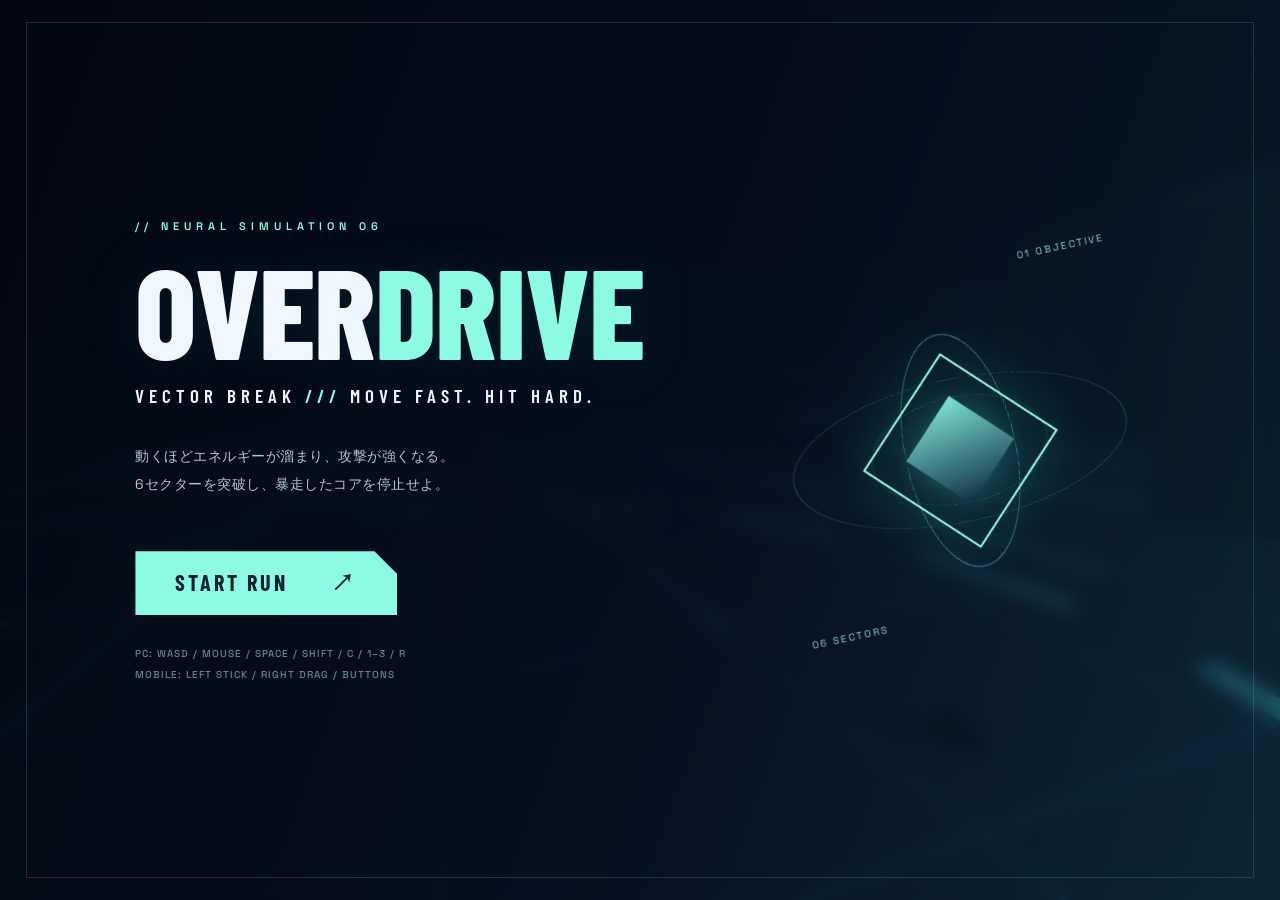
==== index-source.html @ 46fdcd87 "docs: publish source template, rebuild script and verified QA limitations" ====
<!DOCTYPE html>
<html lang="ja"><head><meta charset="utf-8"><meta name="viewport" content="width=device-width,initial-scale=1,maximum-scale=1,viewport-fit=cover,user-scalable=no"><meta name="theme-color" content="#080d1d"><meta name="description" content="OVERDRIVE: VECTOR BREAK — a neon kinetic roguelite FPS playable in your browser."><title>OVERDRIVE // VECTOR BREAK</title><link rel="stylesheet" href="style.css"></head><body>
<canvas id="world" aria-label="3D first-person game"></canvas><div id="grain"></div><div id="damageFlash"></div><div id="dashFlash"></div>
<div id="hud" class="hidden"><div class="hud-top"><div class="wordmark">OV<span>//</span><small>VECTOR BREAK</small></div><div class="sector"><small>SECTOR</small><strong id="waveNo">01 <em>/ 06</em></strong></div><div class="hud-right"><div class="score">SCORE <b id="score">000000</b></div><button id="pauseBtn" aria-label="Pause game">Ⅱ</button></div></div>
<div class="radar" id="radar"><div class="radar-cross"></div><span id="radarDots"></span><i></i></div><div id="announcement" class="announcement"></div><div id="crosshair" class="crosshair"><span></span><span></span><span></span><span></span><i></i></div><div id="hitmarker" class="hitmarker">✕</div><div id="floatingDamage"></div>
<div class="hud-bottom"><div class="vitals"><small>INTEGRITY <b id="hpNum">120</b></small><div class="meter hp"><div id="hpBar"></div></div><div class="shields"><span>SHIELD</span><div class="meter shield"><div id="shieldBar"></div></div></div></div><div class="energy"><small>KINETIC ENERGY <b id="energyNum">0%</b></small><div class="meter charge"><div id="energyBar"></div></div><div class="movement"><span id="dashStatus">DASH READY</span><span id="comboText">FLOW ×1.0</span></div></div><div class="ammo"><small id="weaponLabel">01 / PULSE EMITTER</small><strong id="ammoCount">28</strong><span id="reserveCount">/ ∞</span><div class="ammo-hint">TAP WEAPON TO SWITCH</div></div></div><div class="enemy-counter" id="enemyCount">5 THREATS</div></div>
<div id="touch" class="hidden"><div id="stickZone" class="stick-zone"><div class="stick-ring"><div id="stickKnob" class="stick-knob"></div></div></div><div id="lookZone" class="look-zone"></div><div class="touch-actions"><button id="mobileSwap" class="action small">SWAP</button><button id="mobileJump" class="action">JUMP</button><button id="mobileDash" class="action">DASH</button><button id="mobileSlide" class="action small">SLIDE</button><button id="mobileReload" class="action small">RELOAD</button><button id="mobileFire" class="action fire">FIRE</button></div></div>
<div id="overlay" class="overlay"><div class="menu-frame"><div class="eyebrow" id="eyebrow">// NEURAL SIMULATION 06</div><h1 id="menuTitle">OVER<span>DRIVE</span></h1><div class="subtitle" id="menuSubtitle">VECTOR BREAK <span>///</span> MOVE FAST. HIT HARD.</div><p class="menu-desc" id="menuDesc">動くほどエネルギーが溜まり、攻撃が強くなる。<br>6セクターを突破し、暴走したコアを停止せよ。</p><div id="choiceContainer"></div><div id="menuActions"><button id="mainBtn" class="primary">START RUN <span>↗</span></button><button id="secondaryBtn" class="secondary hidden">RESTART</button></div><div class="menu-foot" id="menuFoot"><span>PC: WASD / MOUSE / SPACE / SHIFT / C / 1–3 / R</span><span>MOBILE: LEFT STICK / RIGHT DRAG / BUTTONS</span></div></div><div class="menu-graphic"><div class="orbit o1"></div><div class="orbit o2"></div><div class="orbit o3"></div><div class="core"><div></div></div><span>06 SECTORS</span><span>01 OBJECTIVE</span></div></div>
<div id="toast" aria-live="polite"></div>
<script src="game.js" defer></script></body></html>
---- style.css ----
@import url('https://fonts.googleapis.com/css2?family=Barlow+Condensed:wght@400;500;600;700;800&family=Space+Grotesk:wght@400;500;600;700&display=swap');
:root{--ink:#060b18;--ice:#8dfbe3;--electric:#7de7ff;--coral:#ff807b;--muted:#93a8b9;--border:rgba(146,246,239,.25);--ui:'Space Grotesk',system-ui,sans-serif;--display:'Barlow Condensed',Impact,sans-serif}*{box-sizing:border-box}html,body{width:100%;height:100%;margin:0;overflow:hidden;background:var(--ink);color:#ebf5fb;font-family:var(--ui);touch-action:none;-webkit-user-select:none;user-select:none}button{font:inherit;cursor:pointer;-webkit-tap-highlight-color:transparent}button:focus-visible{outline:2px solid var(--ice);outline-offset:4px}.hidden{display:none!important}#world{width:100%;height:100%;display:block;position:fixed;inset:0;touch-action:none}#grain{pointer-events:none;position:fixed;inset:0;z-index:2;background:repeating-linear-gradient(0deg,transparent 0 3px,rgba(32,52,78,.028) 4px);opacity:.55}#damageFlash,#dashFlash{position:fixed;inset:0;pointer-events:none;z-index:4;opacity:0;transition:opacity .13s}#damageFlash{background:radial-gradient(ellipse at center,transparent 20%,rgba(255,59,92,.52) 100%)}#dashFlash{background:radial-gradient(ellipse at center,transparent 35%,rgba(64,247,222,.20) 100%)}#hud{position:fixed;inset:0;pointer-events:none;z-index:5}.hud-top{display:flex;align-items:flex-start;justify-content:space-between;position:absolute;top:max(22px,env(safe-area-inset-top));left:max(28px,env(safe-area-inset-left));right:max(28px,env(safe-area-inset-right));height:90px}.wordmark{font:800 48px/1 var(--display);letter-spacing:2px}.wordmark>span{color:var(--ice);padding:0 5px;font-weight:400}.wordmark>small{display:block;font:600 10px/1.5 var(--ui);letter-spacing:4px;color:var(--muted);margin-top:8px}.sector{display:flex;gap:14px;align-items:baseline}.sector small,.score{color:var(--muted);font-size:10px;letter-spacing:3px}.sector strong{font:600 34px/1 var(--display);letter-spacing:3px}.sector em{font-style:normal;color:var(--muted);font-size:18px}.hud-right{display:flex;align-items:center;gap:22px}.score b{font-size:15px;letter-spacing:2px;color:#fff;margin-left:8px}#pauseBtn{pointer-events:auto;border:1px solid var(--border);background:rgba(7,19,34,.65);color:#fff;width:50px;height:44px;font-size:22px}.radar{position:absolute;top:108px;left:36px;width:108px;height:108px;border:1px solid rgba(125,231,255,.3);border-radius:50%;background:rgba(4,18,37,.35);box-shadow:0 0 35px rgba(52,236,222,.04),inset 0 0 18px rgba(40,140,179,.08)}.radar:after{content:'';position:absolute;inset:10px;border:1px solid rgba(125,231,255,.23);border-radius:50%}.radar:before{content:'';position:absolute;top:50%;left:50%;height:4px;width:4px;background:var(--ice);transform:translate(-50%,-50%) rotate(45deg)}.radar-cross{position:absolute;inset:50%;width:1px;height:100%;transform:translateY(-50%);background:rgba(123,213,224,.10)}.radar i{position:absolute;top:50%;left:50%;border:4px solid transparent;border-bottom:8px solid var(--ice);transform:translate(-50%,-65%)}.dot{position:absolute;width:5px;height:5px;background:#ff817c;border-radius:50%;box-shadow:0 0 8px #ff817c}.announcement{position:absolute;left:50%;top:21%;transform:translateX(-50%);text-align:center;font:700 32px var(--display);letter-spacing:5px;color:#fff;text-shadow:0 0 22px rgba(117,251,229,.45);transition:opacity .3s;opacity:0;white-space:nowrap}.crosshair{position:absolute;left:50%;top:50%;width:32px;height:32px;transform:translate(-50%,-50%);filter:drop-shadow(0 1px 4px #001)}.crosshair span{position:absolute;background:#d7fff6}.crosshair span:nth-child(1),.crosshair span:nth-child(2){width:2px;height:9px;left:15px}.crosshair span:nth-child(1){top:0}.crosshair span:nth-child(2){bottom:0}.crosshair span:nth-child(3),.crosshair span:nth-child(4){width:9px;height:2px;top:15px}.crosshair span:nth-child(3){left:0}.crosshair span:nth-child(4){right:0}.crosshair i{position:absolute;inset:14px;background:var(--ice);border-radius:50%;opacity:.6}.hitmarker{position:absolute;left:50%;top:50%;transform:translate(-50%,-55%);font:800 44px var(--display);color:var(--coral);opacity:0;transition:opacity .06s}.hud-bottom{position:absolute;bottom:max(29px,calc(env(safe-area-inset-bottom) + 22px));left:max(28px,env(safe-area-inset-left));right:max(28px,env(safe-area-inset-right));display:flex;align-items:end;justify-content:space-between;gap:25px}.vitals{width:215px}.vitals small,.energy small,.ammo small{font-size:10px;letter-spacing:3px;color:#a4b8c7}.vitals small b{display:block;font:700 44px/1.1 var(--display);color:#fff;letter-spacing:0;margin:5px 0}.meter{height:6px;background:rgba(101,158,176,.22);overflow:hidden}.meter>div{height:100%;transition:width .13s}.meter.hp>div{background:var(--ice);width:100%;box-shadow:0 0 20px var(--ice)}.shields{display:flex;align-items:center;gap:14px;margin-top:9px;font-size:9px;letter-spacing:2px;color:var(--muted)}.shield{flex:1;height:3px}.shield>div{width:100%;background:#84bdff}.energy{flex:1;max-width:340px}.energy small{display:flex;justify-content:space-between;gap:20px}.energy small b{color:var(--ice)}.meter.charge{margin-top:13px;height:4px}.charge>div{width:0;background:linear-gradient(90deg,#4ef2c2,#a5ffee);box-shadow:0 0 15px var(--ice)}.movement{display:flex;justify-content:space-between;margin-top:13px;gap:9px;color:var(--ice);font-size:10px;letter-spacing:2px}.ammo{text-align:right;min-width:190px}.ammo strong{font:700 65px/.95 var(--display);letter-spacing:1px}.ammo>span{font:500 18px var(--display);color:var(--ice)}.ammo small{display:block;margin-bottom:2px}.ammo-hint{font-size:9px;letter-spacing:1.6px;color:var(--muted);margin-top:6px}.enemy-counter{position:absolute;right:40px;top:109px;font-size:11px;letter-spacing:3px;color:var(--coral)}#floatingDamage{position:absolute;inset:0;pointer-events:none}.floatd{position:absolute;font:800 25px var(--display);color:#fff;letter-spacing:1px;text-shadow:0 0 9px #66f7de;animation:floatd .6s forwards}@keyframes floatd{to{transform:translateY(-45px);opacity:0}}.overlay{position:fixed;inset:0;z-index:10;display:flex;align-items:center;justify-content:space-around;gap:5vw;padding:7vh 8vw;background:linear-gradient(110deg,rgba(3,8,19,.97) 5%,rgba(5,14,31,.94) 55%,rgba(8,33,48,.72));backdrop-filter:blur(9px);overflow:auto}.overlay:before{content:'';position:absolute;top:22px;left:26px;right:26px;bottom:22px;border:1px solid rgba(130,238,229,.16);pointer-events:none;clip-path:polygon(0 0,100% 0,100% 100%,0 100%)}.menu-frame{position:relative;z-index:1;max-width:680px;min-width:0}.eyebrow{font-size:11px;letter-spacing:5px;color:var(--ice);font-weight:600;margin-bottom:25px}.menu-frame h1{font:800 clamp(64px,10vw,138px)/.81 var(--display);letter-spacing:-1px;margin:0;color:#f1f7ff;text-shadow:0 0 70px rgba(73,204,208,.1)}.menu-frame h1 span{color:var(--ice)}.subtitle{font:600 clamp(13px,2vw,19px) var(--display);letter-spacing:5px;margin-top:23px}.subtitle span{color:var(--ice)}.menu-desc{margin:35px 0 30px;line-height:2.0;font-size:14px;color:#b4c4d2;letter-spacing:.5px}.primary,.secondary{border:0;font-family:var(--display);letter-spacing:3px;font-size:22px;font-weight:700;min-height:64px;padding:14px 40px;transition:transform .12s,background .12s}.primary{background:var(--ice);color:#07222d;clip-path:polygon(0 0,calc(100% - 23px) 0,100% 23px,100% 100%,0 100%)}.primary:hover,.primary:active{transform:translateY(-2px);background:#c7fff1}.primary span{margin-left:36px;font-size:23px}.secondary{background:transparent;color:#fff;border:1px solid var(--border);margin-left:10px}.menu-foot{display:flex;flex-direction:column;gap:8px;font:500 10px var(--ui);letter-spacing:1px;color:#678494;margin-top:32px}.menu-graphic{width:min(30vw,370px);height:min(30vw,370px);min-width:240px;min-height:240px;position:relative;display:flex;align-items:center;justify-content:center;filter:drop-shadow(0 0 50px rgba(60,231,228,.23));transform:rotate(-12deg)}.orbit{position:absolute;inset:4%;border:1px solid rgba(128,250,232,.25);border-radius:50%;transform:rotateX(65deg) rotate(-30deg)}.o2{inset:18%;border-color:rgba(127,231,255,.6);transform:rotateY(62deg) rotate(45deg)}.o3{inset:26%;border-style:dashed;transform:rotateX(53deg) rotate(80deg)}.core{width:38%;height:38%;border:2px solid #99ffdf;display:flex;align-items:center;justify-content:center;transform:rotate(45deg);box-shadow:0 0 55px rgba(79,255,223,.14),inset 0 0 35px rgba(79,255,223,.08)}.core>div{width:57%;height:57%;background:linear-gradient(125deg,rgba(140,248,234,.9),rgba(60,169,199,.12));box-shadow:0 0 40px rgba(69,240,216,.36)}.menu-graphic>span{position:absolute;font-size:10px;letter-spacing:2px;color:#95d1d0;left:0;bottom:5%}.menu-graphic>span:last-child{right:0;top:0;bottom:auto;left:auto}#choiceContainer{max-width:700px;display:grid;grid-template-columns:repeat(3,minmax(0,1fr));gap:12px;margin:16px 0 23px}.upgrade{border:1px solid rgba(113,244,218,.28);padding:19px 14px;background:rgba(17,48,60,.62);color:#f1fbff;text-align:left;min-height:165px;transition:background .1s,transform .1s}.upgrade:hover,.upgrade:active{background:rgba(33,84,85,.78);transform:translateY(-3px)}.upgrade>b{display:block;font:700 19px var(--display);letter-spacing:1px;margin:13px 0 9px}.upgrade>span{display:block;color:var(--ice);font:700 11px var(--ui);letter-spacing:2px}.upgrade>small{display:block;font:12px/1.6 var(--ui);color:#c3d5df}.upgrade>.rarity{font-size:24px;color:var(--coral)}#toast{position:fixed;z-index:13;top:19%;left:50%;transform:translateX(-50%);font:600 13px var(--ui);letter-spacing:1.5px;color:var(--ice);opacity:0;transition:opacity .2s;white-space:nowrap;pointer-events:none}
#touch{position:fixed;inset:0;z-index:6;pointer-events:none}.stick-zone,.look-zone{position:absolute;pointer-events:auto;touch-action:none}.stick-zone{left:0;top:27%;bottom:0;width:38%}.look-zone{top:16%;right:0;width:61%;height:64%}.stick-ring{position:absolute;width:132px;height:132px;left:36px;bottom:max(118px,calc(env(safe-area-inset-bottom) + 96px));border-radius:50%;border:1px solid rgba(138,248,231,.35);background:rgba(15,49,65,.15);display:grid;place-items:center}.stick-knob{width:62px;height:62px;border-radius:50%;border:1px solid rgba(155,251,240,.62);background:rgba(119,240,228,.15);box-shadow:0 0 15px rgba(120,251,236,.11)}.touch-actions{position:absolute;right:max(13px,env(safe-area-inset-right));bottom:max(102px,calc(env(safe-area-inset-bottom) + 87px));display:grid;grid-template-columns:repeat(4,62px);grid-template-rows:repeat(2,56px);gap:10px;pointer-events:none}.action{pointer-events:auto;background:rgba(11,31,49,.62);color:#fff;border:1px solid rgba(180,243,240,.48);border-radius:50%;font:700 12px var(--display);letter-spacing:1px;box-shadow:inset 0 0 25px rgba(46,177,197,.07);touch-action:none}.action.active{background:rgba(119,251,233,.45)}#mobileSwap{grid-column:1;grid-row:1}#mobileJump{grid-column:2;grid-row:1}#mobileDash{grid-column:3;grid-row:1}#mobileReload{grid-column:1;grid-row:2}#mobileSlide{grid-column:2;grid-row:2}#mobileFire{grid-column:3 / 5;grid-row:2;border-radius:36px;background:rgba(107,240,210,.24);border:2px solid rgba(141,251,227,.75);color:var(--ice);font-size:20px}
@media(max-width:800px){.overlay{padding:8vh 7vw;justify-content:flex-start}.menu-graphic{position:absolute;right:-26%;top:3%;opacity:.14;min-width:200px;min-height:200px}.menu-frame h1{font-size:clamp(61px,15vw,96px)}.eyebrow{margin-bottom:20px}.menu-desc{margin:27px 0}.hud-top{top:max(12px,env(safe-area-inset-top));left:18px;right:18px;height:50px}.wordmark{font-size:30px}.wordmark small{font-size:7px;letter-spacing:2px}.sector{gap:6px}.sector small{font-size:8px}.sector strong{font-size:22px}.sector em{font-size:11px}.hud-right{gap:9px}.score{font-size:8px;letter-spacing:1px}.score b{font-size:11px}#pauseBtn{width:40px;height:35px;font-size:18px}.radar{left:16px;top:80px;width:75px;height:75px}.enemy-counter{top:82px;right:22px;font-size:10px}.hud-bottom{left:18px;right:18px;bottom:max(17px,calc(env(safe-area-inset-bottom) + 9px));gap:12px}.vitals{width:125px}.vitals small,.energy small,.ammo small{font-size:8px;letter-spacing:1.5px}.vitals small b{font-size:31px}.energy{max-width:150px}.energy small b{display:none}.movement{font-size:8px;letter-spacing:.4px;display:block}.movement span:last-child{display:none}.ammo{min-width:90px}.ammo strong{font-size:43px}.ammo>span{font-size:12px}.ammo-hint{display:none}.touch-actions{grid-template-columns:repeat(4,54px);grid-template-rows:repeat(2,50px);gap:7px;right:12px;bottom:max(95px,calc(env(safe-area-inset-bottom) + 76px))}.stick-ring{width:115px;height:115px;left:22px;bottom:max(102px,calc(env(safe-area-inset-bottom) + 87px))}.stick-knob{width:56px;height:56px}.action{font-size:11px}.announcement{font-size:23px;top:20%}#choiceContainer{gap:7px}.upgrade{padding:12px 9px;min-height:170px}.upgrade b{font-size:15px}.upgrade small{font-size:10px}}
@media(max-width:650px) and (orientation:portrait){.menu-graphic{display:none}.overlay{padding:8vh 6vw}.menu-frame h1{font-size:16vw}.subtitle{letter-spacing:2px}.menu-foot{font-size:8px}.hud-top{align-items:flex-start}.sector{position:absolute;top:5px;left:46%;transform:translateX(-38%)}.score{display:none}.hud-bottom{bottom:calc(env(safe-area-inset-bottom) + 12px)}.energy{display:none}.touch-actions{right:5px;bottom:calc(env(safe-area-inset-bottom) + 110px);grid-template-columns:repeat(3,53px)}#mobileFire{grid-column:2/4;grid-row:3;min-height:53px}.stick-ring{left:17px;bottom:calc(env(safe-area-inset-bottom) + 152px)}.touch-actions{grid-template-rows:repeat(3,52px)}#mobileSwap{grid-column:1}#mobileJump{grid-column:2}#mobileDash{grid-column:3}#mobileReload{grid-column:1;grid-row:2}#mobileSlide{grid-column:2;grid-row:2}.action{min-height:52px}#choiceContainer{grid-template-columns:1fr;gap:7px}.upgrade{min-height:0;padding:9px 13px}.upgrade>b{margin:3px 0;font-size:17px}.upgrade>span{font-size:9px}.upgrade>.rarity{display:none}.upgrade>small{font-size:10px}.menu-desc{margin:20px 0;font-size:12px}.primary,.secondary{min-height:55px;padding:10px 22px;font-size:19px}.eyebrow{font-size:9px;letter-spacing:3px}}@media(max-height:500px){.menu-desc{margin:10px 0;font-size:11px;line-height:1.6}.menu-frame h1{font-size:clamp(52px,8vw,90px)}.eyebrow{margin-bottom:12px}.subtitle{margin-top:12px}.menu-foot{margin-top:16px}.primary{min-height:48px}.menu-graphic{min-width:200px;min-height:200px}.touch-actions{bottom:64px}.stick-ring{bottom:66px}.hud-bottom{bottom:8px}.vitals small b{font-size:28px}.ammo strong{font-size:38px}}
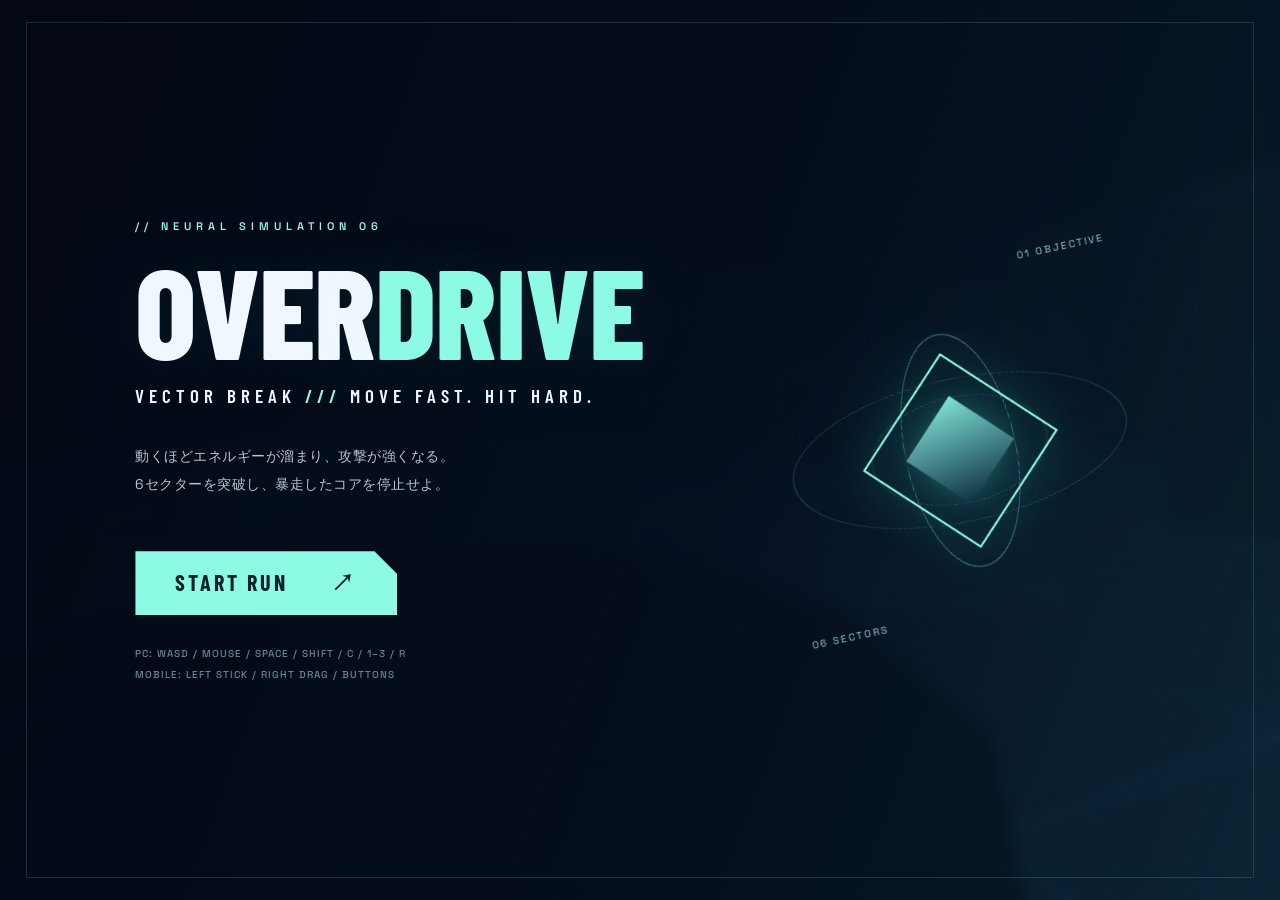
==== commit 90d2ca51: "Fix backward joystick movement and add mobile movement diagnostics (v1.2)" ====
--- a/index-source.html
+++ b/index-source.html
@@ -2,6 +2,8 @@
 <html lang="ja"><head><meta charset="utf-8"><meta name="viewport" content="width=device-width,initial-scale=1,maximum-scale=1,viewport-fit=cover,user-scalable=no"><meta name="theme-color" content="#080d1d"><meta name="description" content="OVERDRIVE: VECTOR BREAK — a neon kinetic roguelite FPS playable in your browser."><title>OVERDRIVE // VECTOR BREAK</title><link rel="stylesheet" href="style.css"></head><body>
 <canvas id="world" aria-label="3D first-person game"></canvas><div id="grain"></div><div id="damageFlash"></div><div id="dashFlash"></div>
 <div id="hud" class="hidden"><div class="hud-top"><div class="wordmark">OV<span>//</span><small>VECTOR BREAK</small></div><div class="sector"><small>SECTOR</small><strong id="waveNo">01 <em>/ 06</em></strong></div><div class="hud-right"><div class="score">SCORE <b id="score">000000</b></div><button id="pauseBtn" aria-label="Pause game">Ⅱ</button></div></div>
+<button id="diagToggle" class="diag-toggle" type="button" aria-pressed="true" aria-label="移動方向の診断表示を切り替え">MOVE DEBUG</button>
+<div id="diagPanel" class="diag-panel" aria-live="off"><b id="diagHeading">MOVE CHECK</b><span id="diagStick">STICK: NEUTRAL</span><span id="diagIntent">REQUEST: STOP</span><span id="diagActual">ACTUAL: STOP</span><span id="diagDash">DASH: OFF</span><span id="diagAngle">YAW: 0°</span></div>
 <div class="radar" id="radar"><div class="radar-cross"></div><span id="radarDots"></span><i></i></div><div id="announcement" class="announcement"></div><div id="crosshair" class="crosshair"><span></span><span></span><span></span><span></span><i></i></div><div id="hitmarker" class="hitmarker">✕</div><div id="floatingDamage"></div>
 <div class="hud-bottom"><div class="vitals"><small>INTEGRITY <b id="hpNum">120</b></small><div class="meter hp"><div id="hpBar"></div></div><div class="shields"><span>SHIELD</span><div class="meter shield"><div id="shieldBar"></div></div></div></div><div class="energy"><small>KINETIC ENERGY <b id="energyNum">0%</b></small><div class="meter charge"><div id="energyBar"></div></div><div class="movement"><span id="dashStatus">DASH READY</span><span id="comboText">FLOW ×1.0</span></div></div><div class="ammo"><small id="weaponLabel">01 / PULSE EMITTER</small><strong id="ammoCount">28</strong><span id="reserveCount">/ ∞</span><div class="ammo-hint">TAP WEAPON TO SWITCH</div></div></div><div class="enemy-counter" id="enemyCount">5 THREATS</div></div>
 <div id="touch" class="hidden"><div id="stickZone" class="stick-zone"><div class="stick-ring"><div id="stickKnob" class="stick-knob"></div></div></div><div id="lookZone" class="look-zone"></div><div class="touch-actions"><button id="mobileSwap" class="action small">SWAP</button><button id="mobileJump" class="action">JUMP</button><button id="mobileDash" class="action">DASH</button><button id="mobileSlide" class="action small">SLIDE</button><button id="mobileReload" class="action small">RELOAD</button><button id="mobileFire" class="action fire">FIRE</button></div></div>
--- a/style.css
+++ b/style.css
@@ -2,4 +2,11 @@
 :root{--ink:#060b18;--ice:#8dfbe3;--electric:#7de7ff;--coral:#ff807b;--muted:#93a8b9;--border:rgba(146,246,239,.25);--ui:'Space Grotesk',system-ui,sans-serif;--display:'Barlow Condensed',Impact,sans-serif}*{box-sizing:border-box}html,body{width:100%;height:100%;margin:0;overflow:hidden;background:var(--ink);color:#ebf5fb;font-family:var(--ui);touch-action:none;-webkit-user-select:none;user-select:none}button{font:inherit;cursor:pointer;-webkit-tap-highlight-color:transparent}button:focus-visible{outline:2px solid var(--ice);outline-offset:4px}.hidden{display:none!important}#world{width:100%;height:100%;display:block;position:fixed;inset:0;touch-action:none}#grain{pointer-events:none;position:fixed;inset:0;z-index:2;background:repeating-linear-gradient(0deg,transparent 0 3px,rgba(32,52,78,.028) 4px);opacity:.55}#damageFlash,#dashFlash{position:fixed;inset:0;pointer-events:none;z-index:4;opacity:0;transition:opacity .13s}#damageFlash{background:radial-gradient(ellipse at center,transparent 20%,rgba(255,59,92,.52) 100%)}#dashFlash{background:radial-gradient(ellipse at center,transparent 35%,rgba(64,247,222,.20) 100%)}#hud{position:fixed;inset:0;pointer-events:none;z-index:5}.hud-top{display:flex;align-items:flex-start;justify-content:space-between;position:absolute;top:max(22px,env(safe-area-inset-top));left:max(28px,env(safe-area-inset-left));right:max(28px,env(safe-area-inset-right));height:90px}.wordmark{font:800 48px/1 var(--display);letter-spacing:2px}.wordmark>span{color:var(--ice);padding:0 5px;font-weight:400}.wordmark>small{display:block;font:600 10px/1.5 var(--ui);letter-spacing:4px;color:var(--muted);margin-top:8px}.sector{display:flex;gap:14px;align-items:baseline}.sector small,.score{color:var(--muted);font-size:10px;letter-spacing:3px}.sector strong{font:600 34px/1 var(--display);letter-spacing:3px}.sector em{font-style:normal;color:var(--muted);font-size:18px}.hud-right{display:flex;align-items:center;gap:22px}.score b{font-size:15px;letter-spacing:2px;color:#fff;margin-left:8px}#pauseBtn{pointer-events:auto;border:1px solid var(--border);background:rgba(7,19,34,.65);color:#fff;width:50px;height:44px;font-size:22px}.radar{position:absolute;top:108px;left:36px;width:108px;height:108px;border:1px solid rgba(125,231,255,.3);border-radius:50%;background:rgba(4,18,37,.35);box-shadow:0 0 35px rgba(52,236,222,.04),inset 0 0 18px rgba(40,140,179,.08)}.radar:after{content:'';position:absolute;inset:10px;border:1px solid rgba(125,231,255,.23);border-radius:50%}.radar:before{content:'';position:absolute;top:50%;left:50%;height:4px;width:4px;background:var(--ice);transform:translate(-50%,-50%) rotate(45deg)}.radar-cross{position:absolute;inset:50%;width:1px;height:100%;transform:translateY(-50%);background:rgba(123,213,224,.10)}.radar i{position:absolute;top:50%;left:50%;border:4px solid transparent;border-bottom:8px solid var(--ice);transform:translate(-50%,-65%)}.dot{position:absolute;width:5px;height:5px;background:#ff817c;border-radius:50%;box-shadow:0 0 8px #ff817c}.announcement{position:absolute;left:50%;top:21%;transform:translateX(-50%);text-align:center;font:700 32px var(--display);letter-spacing:5px;color:#fff;text-shadow:0 0 22px rgba(117,251,229,.45);transition:opacity .3s;opacity:0;white-space:nowrap}.crosshair{position:absolute;left:50%;top:50%;width:32px;height:32px;transform:translate(-50%,-50%);filter:drop-shadow(0 1px 4px #001)}.crosshair span{position:absolute;background:#d7fff6}.crosshair span:nth-child(1),.crosshair span:nth-child(2){width:2px;height:9px;left:15px}.crosshair span:nth-child(1){top:0}.crosshair span:nth-child(2){bottom:0}.crosshair span:nth-child(3),.crosshair span:nth-child(4){width:9px;height:2px;top:15px}.crosshair span:nth-child(3){left:0}.crosshair span:nth-child(4){right:0}.crosshair i{position:absolute;inset:14px;background:var(--ice);border-radius:50%;opacity:.6}.hitmarker{position:absolute;left:50%;top:50%;transform:translate(-50%,-55%);font:800 44px var(--display);color:var(--coral);opacity:0;transition:opacity .06s}.hud-bottom{position:absolute;bottom:max(29px,calc(env(safe-area-inset-bottom) + 22px));left:max(28px,env(safe-area-inset-left));right:max(28px,env(safe-area-inset-right));display:flex;align-items:end;justify-content:space-between;gap:25px}.vitals{width:215px}.vitals small,.energy small,.ammo small{font-size:10px;letter-spacing:3px;color:#a4b8c7}.vitals small b{display:block;font:700 44px/1.1 var(--display);color:#fff;letter-spacing:0;margin:5px 0}.meter{height:6px;background:rgba(101,158,176,.22);overflow:hidden}.meter>div{height:100%;transition:width .13s}.meter.hp>div{background:var(--ice);width:100%;box-shadow:0 0 20px var(--ice)}.shields{display:flex;align-items:center;gap:14px;margin-top:9px;font-size:9px;letter-spacing:2px;color:var(--muted)}.shield{flex:1;height:3px}.shield>div{width:100%;background:#84bdff}.energy{flex:1;max-width:340px}.energy small{display:flex;justify-content:space-between;gap:20px}.energy small b{color:var(--ice)}.meter.charge{margin-top:13px;height:4px}.charge>div{width:0;background:linear-gradient(90deg,#4ef2c2,#a5ffee);box-shadow:0 0 15px var(--ice)}.movement{display:flex;justify-content:space-between;margin-top:13px;gap:9px;color:var(--ice);font-size:10px;letter-spacing:2px}.ammo{text-align:right;min-width:190px}.ammo strong{font:700 65px/.95 var(--display);letter-spacing:1px}.ammo>span{font:500 18px var(--display);color:var(--ice)}.ammo small{display:block;margin-bottom:2px}.ammo-hint{font-size:9px;letter-spacing:1.6px;color:var(--muted);margin-top:6px}.enemy-counter{position:absolute;right:40px;top:109px;font-size:11px;letter-spacing:3px;color:var(--coral)}#floatingDamage{position:absolute;inset:0;pointer-events:none}.floatd{position:absolute;font:800 25px var(--display);color:#fff;letter-spacing:1px;text-shadow:0 0 9px #66f7de;animation:floatd .6s forwards}@keyframes floatd{to{transform:translateY(-45px);opacity:0}}.overlay{position:fixed;inset:0;z-index:10;display:flex;align-items:center;justify-content:space-around;gap:5vw;padding:7vh 8vw;background:linear-gradient(110deg,rgba(3,8,19,.97) 5%,rgba(5,14,31,.94) 55%,rgba(8,33,48,.72));backdrop-filter:blur(9px);overflow:auto}.overlay:before{content:'';position:absolute;top:22px;left:26px;right:26px;bottom:22px;border:1px solid rgba(130,238,229,.16);pointer-events:none;clip-path:polygon(0 0,100% 0,100% 100%,0 100%)}.menu-frame{position:relative;z-index:1;max-width:680px;min-width:0}.eyebrow{font-size:11px;letter-spacing:5px;color:var(--ice);font-weight:600;margin-bottom:25px}.menu-frame h1{font:800 clamp(64px,10vw,138px)/.81 var(--display);letter-spacing:-1px;margin:0;color:#f1f7ff;text-shadow:0 0 70px rgba(73,204,208,.1)}.menu-frame h1 span{color:var(--ice)}.subtitle{font:600 clamp(13px,2vw,19px) var(--display);letter-spacing:5px;margin-top:23px}.subtitle span{color:var(--ice)}.menu-desc{margin:35px 0 30px;line-height:2.0;font-size:14px;color:#b4c4d2;letter-spacing:.5px}.primary,.secondary{border:0;font-family:var(--display);letter-spacing:3px;font-size:22px;font-weight:700;min-height:64px;padding:14px 40px;transition:transform .12s,background .12s}.primary{background:var(--ice);color:#07222d;clip-path:polygon(0 0,calc(100% - 23px) 0,100% 23px,100% 100%,0 100%)}.primary:hover,.primary:active{transform:translateY(-2px);background:#c7fff1}.primary span{margin-left:36px;font-size:23px}.secondary{background:transparent;color:#fff;border:1px solid var(--border);margin-left:10px}.menu-foot{display:flex;flex-direction:column;gap:8px;font:500 10px var(--ui);letter-spacing:1px;color:#678494;margin-top:32px}.menu-graphic{width:min(30vw,370px);height:min(30vw,370px);min-width:240px;min-height:240px;position:relative;display:flex;align-items:center;justify-content:center;filter:drop-shadow(0 0 50px rgba(60,231,228,.23));transform:rotate(-12deg)}.orbit{position:absolute;inset:4%;border:1px solid rgba(128,250,232,.25);border-radius:50%;transform:rotateX(65deg) rotate(-30deg)}.o2{inset:18%;border-color:rgba(127,231,255,.6);transform:rotateY(62deg) rotate(45deg)}.o3{inset:26%;border-style:dashed;transform:rotateX(53deg) rotate(80deg)}.core{width:38%;height:38%;border:2px solid #99ffdf;display:flex;align-items:center;justify-content:center;transform:rotate(45deg);box-shadow:0 0 55px rgba(79,255,223,.14),inset 0 0 35px rgba(79,255,223,.08)}.core>div{width:57%;height:57%;background:linear-gradient(125deg,rgba(140,248,234,.9),rgba(60,169,199,.12));box-shadow:0 0 40px rgba(69,240,216,.36)}.menu-graphic>span{position:absolute;font-size:10px;letter-spacing:2px;color:#95d1d0;left:0;bottom:5%}.menu-graphic>span:last-child{right:0;top:0;bottom:auto;left:auto}#choiceContainer{max-width:700px;display:grid;grid-template-columns:repeat(3,minmax(0,1fr));gap:12px;margin:16px 0 23px}.upgrade{border:1px solid rgba(113,244,218,.28);padding:19px 14px;background:rgba(17,48,60,.62);color:#f1fbff;text-align:left;min-height:165px;transition:background .1s,transform .1s}.upgrade:hover,.upgrade:active{background:rgba(33,84,85,.78);transform:translateY(-3px)}.upgrade>b{display:block;font:700 19px var(--display);letter-spacing:1px;margin:13px 0 9px}.upgrade>span{display:block;color:var(--ice);font:700 11px var(--ui);letter-spacing:2px}.upgrade>small{display:block;font:12px/1.6 var(--ui);color:#c3d5df}.upgrade>.rarity{font-size:24px;color:var(--coral)}#toast{position:fixed;z-index:13;top:19%;left:50%;transform:translateX(-50%);font:600 13px var(--ui);letter-spacing:1.5px;color:var(--ice);opacity:0;transition:opacity .2s;white-space:nowrap;pointer-events:none}
 #touch{position:fixed;inset:0;z-index:6;pointer-events:none}.stick-zone,.look-zone{position:absolute;pointer-events:auto;touch-action:none}.stick-zone{left:0;top:27%;bottom:0;width:38%}.look-zone{top:16%;right:0;width:61%;height:64%}.stick-ring{position:absolute;width:132px;height:132px;left:36px;bottom:max(118px,calc(env(safe-area-inset-bottom) + 96px));border-radius:50%;border:1px solid rgba(138,248,231,.35);background:rgba(15,49,65,.15);display:grid;place-items:center}.stick-knob{width:62px;height:62px;border-radius:50%;border:1px solid rgba(155,251,240,.62);background:rgba(119,240,228,.15);box-shadow:0 0 15px rgba(120,251,236,.11)}.touch-actions{position:absolute;right:max(13px,env(safe-area-inset-right));bottom:max(102px,calc(env(safe-area-inset-bottom) + 87px));display:grid;grid-template-columns:repeat(4,62px);grid-template-rows:repeat(2,56px);gap:10px;pointer-events:none}.action{pointer-events:auto;background:rgba(11,31,49,.62);color:#fff;border:1px solid rgba(180,243,240,.48);border-radius:50%;font:700 12px var(--display);letter-spacing:1px;box-shadow:inset 0 0 25px rgba(46,177,197,.07);touch-action:none}.action.active{background:rgba(119,251,233,.45)}#mobileSwap{grid-column:1;grid-row:1}#mobileJump{grid-column:2;grid-row:1}#mobileDash{grid-column:3;grid-row:1}#mobileReload{grid-column:1;grid-row:2}#mobileSlide{grid-column:2;grid-row:2}#mobileFire{grid-column:3 / 5;grid-row:2;border-radius:36px;background:rgba(107,240,210,.24);border:2px solid rgba(141,251,227,.75);color:var(--ice);font-size:20px}
 @media(max-width:800px){.overlay{padding:8vh 7vw;justify-content:flex-start}.menu-graphic{position:absolute;right:-26%;top:3%;opacity:.14;min-width:200px;min-height:200px}.menu-frame h1{font-size:clamp(61px,15vw,96px)}.eyebrow{margin-bottom:20px}.menu-desc{margin:27px 0}.hud-top{top:max(12px,env(safe-area-inset-top));left:18px;right:18px;height:50px}.wordmark{font-size:30px}.wordmark small{font-size:7px;letter-spacing:2px}.sector{gap:6px}.sector small{font-size:8px}.sector strong{font-size:22px}.sector em{font-size:11px}.hud-right{gap:9px}.score{font-size:8px;letter-spacing:1px}.score b{font-size:11px}#pauseBtn{width:40px;height:35px;font-size:18px}.radar{left:16px;top:80px;width:75px;height:75px}.enemy-counter{top:82px;right:22px;font-size:10px}.hud-bottom{left:18px;right:18px;bottom:max(17px,calc(env(safe-area-inset-bottom) + 9px));gap:12px}.vitals{width:125px}.vitals small,.energy small,.ammo small{font-size:8px;letter-spacing:1.5px}.vitals small b{font-size:31px}.energy{max-width:150px}.energy small b{display:none}.movement{font-size:8px;letter-spacing:.4px;display:block}.movement span:last-child{display:none}.ammo{min-width:90px}.ammo strong{font-size:43px}.ammo>span{font-size:12px}.ammo-hint{display:none}.touch-actions{grid-template-columns:repeat(4,54px);grid-template-rows:repeat(2,50px);gap:7px;right:12px;bottom:max(95px,calc(env(safe-area-inset-bottom) + 76px))}.stick-ring{width:115px;height:115px;left:22px;bottom:max(102px,calc(env(safe-area-inset-bottom) + 87px))}.stick-knob{width:56px;height:56px}.action{font-size:11px}.announcement{font-size:23px;top:20%}#choiceContainer{gap:7px}.upgrade{padding:12px 9px;min-height:170px}.upgrade b{font-size:15px}.upgrade small{font-size:10px}}
-@media(max-width:650px) and (orientation:portrait){.menu-graphic{display:none}.overlay{padding:8vh 6vw}.menu-frame h1{font-size:16vw}.subtitle{letter-spacing:2px}.menu-foot{font-size:8px}.hud-top{align-items:flex-start}.sector{position:absolute;top:5px;left:46%;transform:translateX(-38%)}.score{display:none}.hud-bottom{bottom:calc(env(safe-area-inset-bottom) + 12px)}.energy{display:none}.touch-actions{right:5px;bottom:calc(env(safe-area-inset-bottom) + 110px);grid-template-columns:repeat(3,53px)}#mobileFire{grid-column:2/4;grid-row:3;min-height:53px}.stick-ring{left:17px;bottom:calc(env(safe-area-inset-bottom) + 152px)}.touch-actions{grid-template-rows:repeat(3,52px)}#mobileSwap{grid-column:1}#mobileJump{grid-column:2}#mobileDash{grid-column:3}#mobileReload{grid-column:1;grid-row:2}#mobileSlide{grid-column:2;grid-row:2}.action{min-height:52px}#choiceContainer{grid-template-columns:1fr;gap:7px}.upgrade{min-height:0;padding:9px 13px}.upgrade>b{margin:3px 0;font-size:17px}.upgrade>span{font-size:9px}.upgrade>.rarity{display:none}.upgrade>small{font-size:10px}.menu-desc{margin:20px 0;font-size:12px}.primary,.secondary{min-height:55px;padding:10px 22px;font-size:19px}.eyebrow{font-size:9px;letter-spacing:3px}}@media(max-height:500px){.menu-desc{margin:10px 0;font-size:11px;line-height:1.6}.menu-frame h1{font-size:clamp(52px,8vw,90px)}.eyebrow{margin-bottom:12px}.subtitle{margin-top:12px}.menu-foot{margin-top:16px}.primary{min-height:48px}.menu-graphic{min-width:200px;min-height:200px}.touch-actions{bottom:64px}.stick-ring{bottom:66px}.hud-bottom{bottom:8px}.vitals small b{font-size:28px}.ammo strong{font-size:38px}}+@media(max-width:650px) and (orientation:portrait){.menu-graphic{display:none}.overlay{padding:8vh 6vw}.menu-frame h1{font-size:16vw}.subtitle{letter-spacing:2px}.menu-foot{font-size:8px}.hud-top{align-items:flex-start}.sector{position:absolute;top:5px;left:46%;transform:translateX(-38%)}.score{display:none}.hud-bottom{bottom:calc(env(safe-area-inset-bottom) + 12px)}.energy{display:none}.touch-actions{right:5px;bottom:calc(env(safe-area-inset-bottom) + 110px);grid-template-columns:repeat(3,53px)}#mobileFire{grid-column:2/4;grid-row:3;min-height:53px}.stick-ring{left:17px;bottom:calc(env(safe-area-inset-bottom) + 152px)}.touch-actions{grid-template-rows:repeat(3,52px)}#mobileSwap{grid-column:1}#mobileJump{grid-column:2}#mobileDash{grid-column:3}#mobileReload{grid-column:1;grid-row:2}#mobileSlide{grid-column:2;grid-row:2}.action{min-height:52px}#choiceContainer{grid-template-columns:1fr;gap:7px}.upgrade{min-height:0;padding:9px 13px}.upgrade>b{margin:3px 0;font-size:17px}.upgrade>span{font-size:9px}.upgrade>.rarity{display:none}.upgrade>small{font-size:10px}.menu-desc{margin:20px 0;font-size:12px}.primary,.secondary{min-height:55px;padding:10px 22px;font-size:19px}.eyebrow{font-size:9px;letter-spacing:3px}}@media(max-height:500px){.menu-desc{margin:10px 0;font-size:11px;line-height:1.6}.menu-frame h1{font-size:clamp(52px,8vw,90px)}.eyebrow{margin-bottom:12px}.subtitle{margin-top:12px}.menu-foot{margin-top:16px}.primary{min-height:48px}.menu-graphic{min-width:200px;min-height:200px}.touch-actions{bottom:100px}.stick-ring{bottom:97px}.hud-bottom{bottom:8px}.vitals small b{font-size:28px}.ammo strong{font-size:38px}}
+/* Optional mobile-friendly movement diagnostics. Deliberately away from the center reticle. */
+.diag-toggle{position:absolute;z-index:1;left:168px;top:88px;pointer-events:auto;color:#b5f9e4;background:rgba(4,18,30,.76);border:1px solid rgba(133,251,220,.45);border-radius:5px;font:700 10px/1 system-ui,sans-serif;letter-spacing:1.1px;min-height:28px;padding:5px 9px;touch-action:manipulation}
+.diag-toggle[aria-pressed="false"]{color:#8b9da7;border-color:rgba(120,145,160,.3)}
+.diag-panel{position:absolute;top:121px;left:168px;min-width:178px;max-width:245px;padding:9px 11px;background:rgba(1,13,24,.81);border:1px solid rgba(133,251,220,.4);border-left:3px solid #8dfbe3;border-radius:6px;pointer-events:none;color:#f6fffb;font:600 11px/1.5 ui-monospace,Consolas,monospace;letter-spacing:.2px;text-shadow:0 1px 3px #000}
+.diag-panel b{display:block;color:#8dfbe3;font-size:10px;letter-spacing:1px;margin-bottom:3px}.diag-panel span{display:block;white-space:nowrap}.diag-panel.is-mismatch{border-left-color:#ff7979;background:rgba(60,14,20,.88)}.diag-panel.is-mismatch b{color:#ff9292}.diag-panel.is-hidden{display:none}
+@media(max-width:900px){.diag-toggle{top:73px;left:166px;min-height:25px;font-size:9px;padding:4px 7px}.diag-panel{top:104px;left:166px;min-width:150px;padding:7px 8px;font-size:10px;line-height:1.35}}
+@media(max-width:650px) and (orientation:portrait){.diag-toggle{top:103px;left:98px}.diag-panel{top:135px;left:98px;max-width:192px}}
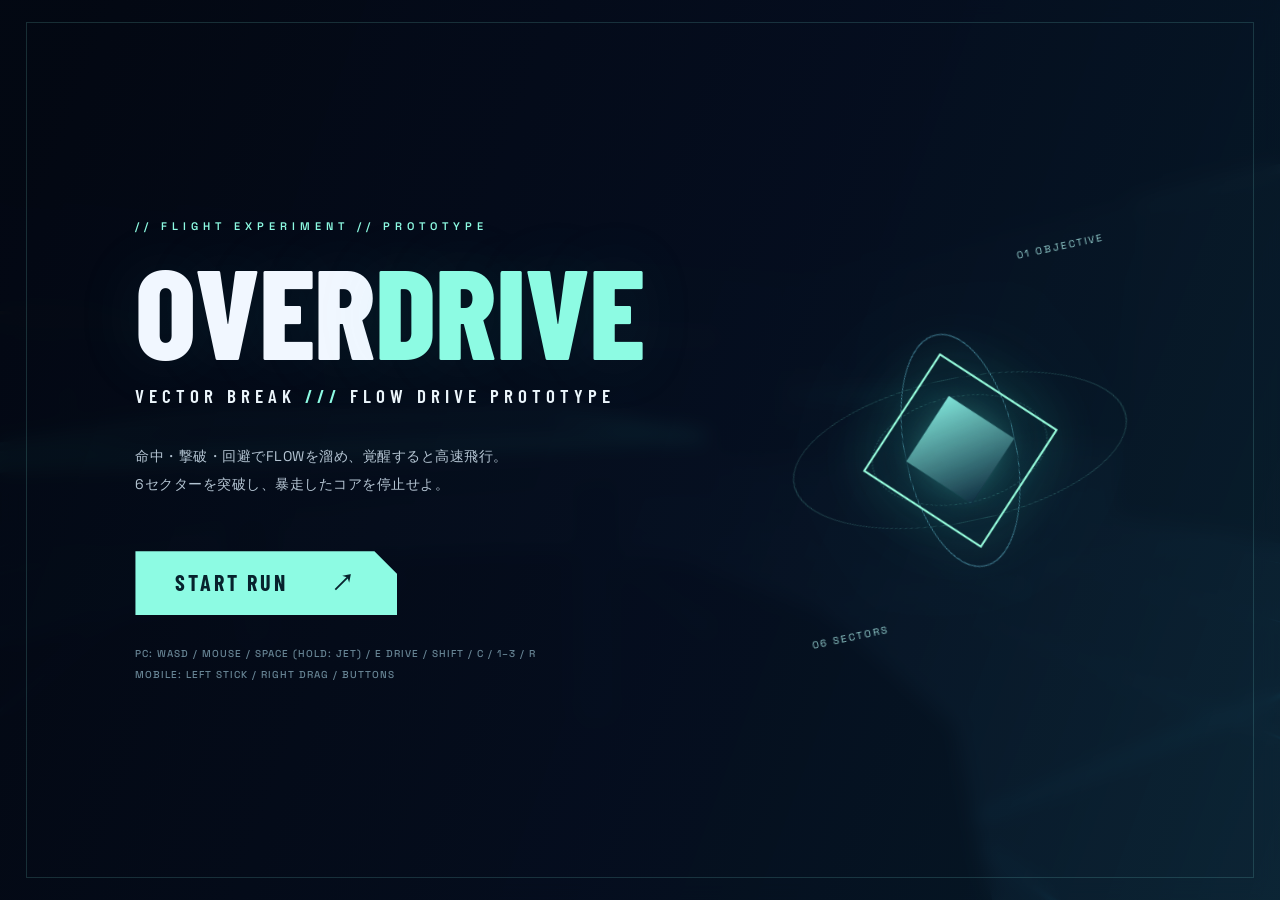
==== commit e6d54fa6: "Publish OVERDRIVE FLOW DRIVE v2.0-alpha1 (3D arena, jetpack, awakening)" ====
--- a/index-source.html
+++ b/index-source.html
@@ -2,11 +2,11 @@
 <html lang="ja"><head><meta charset="utf-8"><meta name="viewport" content="width=device-width,initial-scale=1,maximum-scale=1,viewport-fit=cover,user-scalable=no"><meta name="theme-color" content="#080d1d"><meta name="description" content="OVERDRIVE: VECTOR BREAK — a neon kinetic roguelite FPS playable in your browser."><title>OVERDRIVE // VECTOR BREAK</title><link rel="stylesheet" href="style.css"></head><body>
 <canvas id="world" aria-label="3D first-person game"></canvas><div id="grain"></div><div id="damageFlash"></div><div id="dashFlash"></div>
 <div id="hud" class="hidden"><div class="hud-top"><div class="wordmark">OV<span>//</span><small>VECTOR BREAK</small></div><div class="sector"><small>SECTOR</small><strong id="waveNo">01 <em>/ 06</em></strong></div><div class="hud-right"><div class="score">SCORE <b id="score">000000</b></div><button id="pauseBtn" aria-label="Pause game">Ⅱ</button></div></div>
-<button id="diagToggle" class="diag-toggle" type="button" aria-pressed="true" aria-label="移動方向の診断表示を切り替え">MOVE DEBUG</button>
-<div id="diagPanel" class="diag-panel" aria-live="off"><b id="diagHeading">MOVE CHECK</b><span id="diagStick">STICK: NEUTRAL</span><span id="diagIntent">REQUEST: STOP</span><span id="diagActual">ACTUAL: STOP</span><span id="diagDash">DASH: OFF</span><span id="diagAngle">YAW: 0°</span></div>
+<button id="diagToggle" class="diag-toggle" type="button" aria-pressed="false" aria-label="移動方向の診断表示を切り替え">MOVE DEBUG</button>
+<div id="diagPanel" class="diag-panel is-hidden" aria-live="off"><b id="diagHeading">MOVE CHECK</b><span id="diagStick">STICK: NEUTRAL</span><span id="diagIntent">REQUEST: STOP</span><span id="diagActual">ACTUAL: STOP</span><span id="diagDash">DASH: OFF</span><span id="diagAngle">YAW: 0°</span></div>
 <div class="radar" id="radar"><div class="radar-cross"></div><span id="radarDots"></span><i></i></div><div id="announcement" class="announcement"></div><div id="crosshair" class="crosshair"><span></span><span></span><span></span><span></span><i></i></div><div id="hitmarker" class="hitmarker">✕</div><div id="floatingDamage"></div>
-<div class="hud-bottom"><div class="vitals"><small>INTEGRITY <b id="hpNum">120</b></small><div class="meter hp"><div id="hpBar"></div></div><div class="shields"><span>SHIELD</span><div class="meter shield"><div id="shieldBar"></div></div></div></div><div class="energy"><small>KINETIC ENERGY <b id="energyNum">0%</b></small><div class="meter charge"><div id="energyBar"></div></div><div class="movement"><span id="dashStatus">DASH READY</span><span id="comboText">FLOW ×1.0</span></div></div><div class="ammo"><small id="weaponLabel">01 / PULSE EMITTER</small><strong id="ammoCount">28</strong><span id="reserveCount">/ ∞</span><div class="ammo-hint">TAP WEAPON TO SWITCH</div></div></div><div class="enemy-counter" id="enemyCount">5 THREATS</div></div>
-<div id="touch" class="hidden"><div id="stickZone" class="stick-zone"><div class="stick-ring"><div id="stickKnob" class="stick-knob"></div></div></div><div id="lookZone" class="look-zone"></div><div class="touch-actions"><button id="mobileSwap" class="action small">SWAP</button><button id="mobileJump" class="action">JUMP</button><button id="mobileDash" class="action">DASH</button><button id="mobileSlide" class="action small">SLIDE</button><button id="mobileReload" class="action small">RELOAD</button><button id="mobileFire" class="action fire">FIRE</button></div></div>
-<div id="overlay" class="overlay"><div class="menu-frame"><div class="eyebrow" id="eyebrow">// NEURAL SIMULATION 06</div><h1 id="menuTitle">OVER<span>DRIVE</span></h1><div class="subtitle" id="menuSubtitle">VECTOR BREAK <span>///</span> MOVE FAST. HIT HARD.</div><p class="menu-desc" id="menuDesc">動くほどエネルギーが溜まり、攻撃が強くなる。<br>6セクターを突破し、暴走したコアを停止せよ。</p><div id="choiceContainer"></div><div id="menuActions"><button id="mainBtn" class="primary">START RUN <span>↗</span></button><button id="secondaryBtn" class="secondary hidden">RESTART</button></div><div class="menu-foot" id="menuFoot"><span>PC: WASD / MOUSE / SPACE / SHIFT / C / 1–3 / R</span><span>MOBILE: LEFT STICK / RIGHT DRAG / BUTTONS</span></div></div><div class="menu-graphic"><div class="orbit o1"></div><div class="orbit o2"></div><div class="orbit o3"></div><div class="core"><div></div></div><span>06 SECTORS</span><span>01 OBJECTIVE</span></div></div>
+<div class="hud-bottom"><div class="vitals"><small>INTEGRITY <b id="hpNum">120</b></small><div class="meter hp"><div id="hpBar"></div></div><div class="shields"><span>SHIELD</span><div class="meter shield"><div id="shieldBar"></div></div></div></div><div class="energy"><small>FLOW CHARGE <b id="energyNum">0%</b></small><div class="meter charge"><div id="energyBar"></div></div><div class="movement"><span id="dashStatus">DASH READY</span><span id="comboText">COMBO ×1.0</span></div></div><div class="ammo"><small id="weaponLabel">01 / PULSE EMITTER</small><strong id="ammoCount">28</strong><span id="reserveCount">/ ∞</span><div class="ammo-hint">TAP WEAPON TO SWITCH</div></div></div><div class="enemy-counter" id="enemyCount">5 THREATS</div></div>
+<div id="touch" class="hidden"><div id="stickZone" class="stick-zone"><div class="stick-ring"><div id="stickKnob" class="stick-knob"></div></div></div><div id="lookZone" class="look-zone"></div><div class="touch-actions"><button id="mobileSwap" class="action small">SWAP</button><button id="mobileJump" class="action">JUMP</button><button id="mobileDash" class="action">DASH</button><button id="mobileSlide" class="action small">SLIDE</button><button id="mobileReload" class="action small">RELOAD</button><button id="mobileFire" class="action fire">FIRE</button><button id="mobileDrive" class="action drive hidden">DRIVE</button></div></div>
+<div id="overlay" class="overlay"><div class="menu-frame"><div class="eyebrow" id="eyebrow">// FLIGHT EXPERIMENT // PROTOTYPE</div><h1 id="menuTitle">OVER<span>DRIVE</span></h1><div class="subtitle" id="menuSubtitle">VECTOR BREAK <span>///</span> FLOW DRIVE PROTOTYPE</div><p class="menu-desc" id="menuDesc">命中・撃破・回避でFLOWを溜め、覚醒すると高速飛行。<br>6セクターを突破し、暴走したコアを停止せよ。</p><div id="choiceContainer"></div><div id="menuActions"><button id="mainBtn" class="primary">START RUN <span>↗</span></button><button id="secondaryBtn" class="secondary hidden">RESTART</button></div><div class="menu-foot" id="menuFoot"><span>PC: WASD / MOUSE / SPACE (HOLD: JET) / E DRIVE / SHIFT / C / 1–3 / R</span><span>MOBILE: LEFT STICK / RIGHT DRAG / BUTTONS</span></div></div><div class="menu-graphic"><div class="orbit o1"></div><div class="orbit o2"></div><div class="orbit o3"></div><div class="core"><div></div></div><span>06 SECTORS</span><span>01 OBJECTIVE</span></div></div>
 <div id="toast" aria-live="polite"></div>
-<script src="game.js" defer></script></body></html>+<script src="game.js" defer></script></body></html>
--- a/style.css
+++ b/style.css
@@ -3,6 +3,7 @@
 #touch{position:fixed;inset:0;z-index:6;pointer-events:none}.stick-zone,.look-zone{position:absolute;pointer-events:auto;touch-action:none}.stick-zone{left:0;top:27%;bottom:0;width:38%}.look-zone{top:16%;right:0;width:61%;height:64%}.stick-ring{position:absolute;width:132px;height:132px;left:36px;bottom:max(118px,calc(env(safe-area-inset-bottom) + 96px));border-radius:50%;border:1px solid rgba(138,248,231,.35);background:rgba(15,49,65,.15);display:grid;place-items:center}.stick-knob{width:62px;height:62px;border-radius:50%;border:1px solid rgba(155,251,240,.62);background:rgba(119,240,228,.15);box-shadow:0 0 15px rgba(120,251,236,.11)}.touch-actions{position:absolute;right:max(13px,env(safe-area-inset-right));bottom:max(102px,calc(env(safe-area-inset-bottom) + 87px));display:grid;grid-template-columns:repeat(4,62px);grid-template-rows:repeat(2,56px);gap:10px;pointer-events:none}.action{pointer-events:auto;background:rgba(11,31,49,.62);color:#fff;border:1px solid rgba(180,243,240,.48);border-radius:50%;font:700 12px var(--display);letter-spacing:1px;box-shadow:inset 0 0 25px rgba(46,177,197,.07);touch-action:none}.action.active{background:rgba(119,251,233,.45)}#mobileSwap{grid-column:1;grid-row:1}#mobileJump{grid-column:2;grid-row:1}#mobileDash{grid-column:3;grid-row:1}#mobileReload{grid-column:1;grid-row:2}#mobileSlide{grid-column:2;grid-row:2}#mobileFire{grid-column:3 / 5;grid-row:2;border-radius:36px;background:rgba(107,240,210,.24);border:2px solid rgba(141,251,227,.75);color:var(--ice);font-size:20px}
 @media(max-width:800px){.overlay{padding:8vh 7vw;justify-content:flex-start}.menu-graphic{position:absolute;right:-26%;top:3%;opacity:.14;min-width:200px;min-height:200px}.menu-frame h1{font-size:clamp(61px,15vw,96px)}.eyebrow{margin-bottom:20px}.menu-desc{margin:27px 0}.hud-top{top:max(12px,env(safe-area-inset-top));left:18px;right:18px;height:50px}.wordmark{font-size:30px}.wordmark small{font-size:7px;letter-spacing:2px}.sector{gap:6px}.sector small{font-size:8px}.sector strong{font-size:22px}.sector em{font-size:11px}.hud-right{gap:9px}.score{font-size:8px;letter-spacing:1px}.score b{font-size:11px}#pauseBtn{width:40px;height:35px;font-size:18px}.radar{left:16px;top:80px;width:75px;height:75px}.enemy-counter{top:82px;right:22px;font-size:10px}.hud-bottom{left:18px;right:18px;bottom:max(17px,calc(env(safe-area-inset-bottom) + 9px));gap:12px}.vitals{width:125px}.vitals small,.energy small,.ammo small{font-size:8px;letter-spacing:1.5px}.vitals small b{font-size:31px}.energy{max-width:150px}.energy small b{display:none}.movement{font-size:8px;letter-spacing:.4px;display:block}.movement span:last-child{display:none}.ammo{min-width:90px}.ammo strong{font-size:43px}.ammo>span{font-size:12px}.ammo-hint{display:none}.touch-actions{grid-template-columns:repeat(4,54px);grid-template-rows:repeat(2,50px);gap:7px;right:12px;bottom:max(95px,calc(env(safe-area-inset-bottom) + 76px))}.stick-ring{width:115px;height:115px;left:22px;bottom:max(102px,calc(env(safe-area-inset-bottom) + 87px))}.stick-knob{width:56px;height:56px}.action{font-size:11px}.announcement{font-size:23px;top:20%}#choiceContainer{gap:7px}.upgrade{padding:12px 9px;min-height:170px}.upgrade b{font-size:15px}.upgrade small{font-size:10px}}
 @media(max-width:650px) and (orientation:portrait){.menu-graphic{display:none}.overlay{padding:8vh 6vw}.menu-frame h1{font-size:16vw}.subtitle{letter-spacing:2px}.menu-foot{font-size:8px}.hud-top{align-items:flex-start}.sector{position:absolute;top:5px;left:46%;transform:translateX(-38%)}.score{display:none}.hud-bottom{bottom:calc(env(safe-area-inset-bottom) + 12px)}.energy{display:none}.touch-actions{right:5px;bottom:calc(env(safe-area-inset-bottom) + 110px);grid-template-columns:repeat(3,53px)}#mobileFire{grid-column:2/4;grid-row:3;min-height:53px}.stick-ring{left:17px;bottom:calc(env(safe-area-inset-bottom) + 152px)}.touch-actions{grid-template-rows:repeat(3,52px)}#mobileSwap{grid-column:1}#mobileJump{grid-column:2}#mobileDash{grid-column:3}#mobileReload{grid-column:1;grid-row:2}#mobileSlide{grid-column:2;grid-row:2}.action{min-height:52px}#choiceContainer{grid-template-columns:1fr;gap:7px}.upgrade{min-height:0;padding:9px 13px}.upgrade>b{margin:3px 0;font-size:17px}.upgrade>span{font-size:9px}.upgrade>.rarity{display:none}.upgrade>small{font-size:10px}.menu-desc{margin:20px 0;font-size:12px}.primary,.secondary{min-height:55px;padding:10px 22px;font-size:19px}.eyebrow{font-size:9px;letter-spacing:3px}}@media(max-height:500px){.menu-desc{margin:10px 0;font-size:11px;line-height:1.6}.menu-frame h1{font-size:clamp(52px,8vw,90px)}.eyebrow{margin-bottom:12px}.subtitle{margin-top:12px}.menu-foot{margin-top:16px}.primary{min-height:48px}.menu-graphic{min-width:200px;min-height:200px}.touch-actions{bottom:100px}.stick-ring{bottom:97px}.hud-bottom{bottom:8px}.vitals small b{font-size:28px}.ammo strong{font-size:38px}}
+
 /* Optional mobile-friendly movement diagnostics. Deliberately away from the center reticle. */
 .diag-toggle{position:absolute;z-index:1;left:168px;top:88px;pointer-events:auto;color:#b5f9e4;background:rgba(4,18,30,.76);border:1px solid rgba(133,251,220,.45);border-radius:5px;font:700 10px/1 system-ui,sans-serif;letter-spacing:1.1px;min-height:28px;padding:5px 9px;touch-action:manipulation}
 .diag-toggle[aria-pressed="false"]{color:#8b9da7;border-color:rgba(120,145,160,.3)}
@@ -10,3 +11,11 @@
 .diag-panel b{display:block;color:#8dfbe3;font-size:10px;letter-spacing:1px;margin-bottom:3px}.diag-panel span{display:block;white-space:nowrap}.diag-panel.is-mismatch{border-left-color:#ff7979;background:rgba(60,14,20,.88)}.diag-panel.is-mismatch b{color:#ff9292}.diag-panel.is-hidden{display:none}
 @media(max-width:900px){.diag-toggle{top:73px;left:166px;min-height:25px;font-size:9px;padding:4px 7px}.diag-panel{top:104px;left:166px;min-width:150px;padding:7px 8px;font-size:10px;line-height:1.35}}
 @media(max-width:650px) and (orientation:portrait){.diag-toggle{top:103px;left:98px}.diag-panel{top:135px;left:98px;max-width:192px}}
+
+/* FLOW DRIVE v2 prototype additions */
+#mobileDrive{background:linear-gradient(155deg,rgba(220,132,38,.91),rgba(125,55,15,.9));border:1px solid rgba(255,226,153,.86);color:#fff5de;font-weight:900;box-shadow:0 0 17px rgba(255,187,45,.28);letter-spacing:.7px}
+#mobileDrive.hidden{display:none!important}
+#energyBar.drive-active{background:linear-gradient(90deg,#ffb347,#fff1a7)!important;box-shadow:0 0 14px rgba(255,174,55,.6)}
+#mobileJump{touch-action:none}
+@media (max-width:900px) and (orientation:landscape){#mobileDrive{grid-column:4;grid-row:1}}
+@media (max-width:650px) and (orientation:portrait){#mobileDrive{grid-column:3;grid-row:2}}
